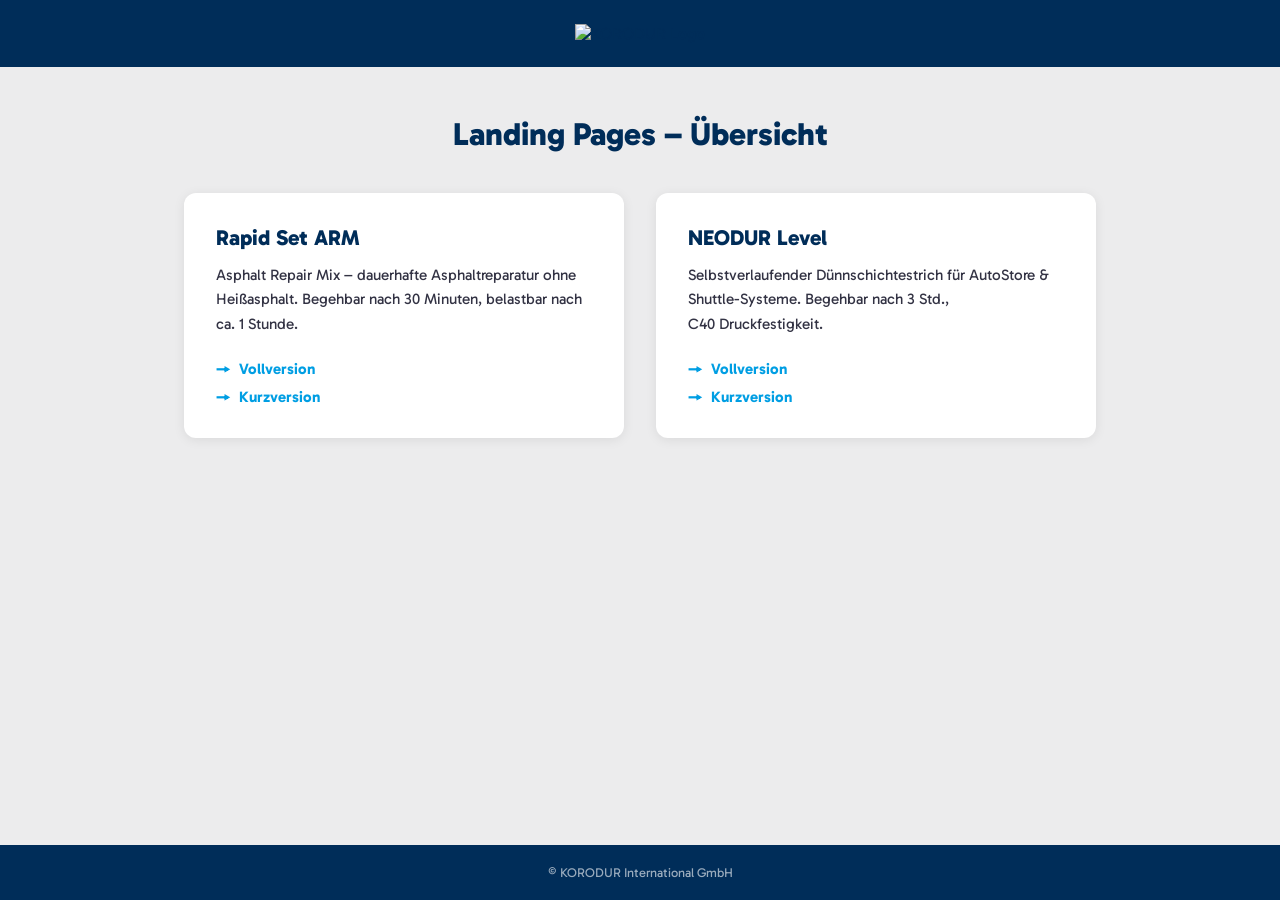
==== index.html @ e1392a4e "Add landing page overview as GitHub Pages root index Neue index.html im Root mit KORODUR-Branding, d" ====
<!DOCTYPE html>
<html lang="de">
<head>
<meta charset="UTF-8">
<meta name="viewport" content="width=device-width, initial-scale=1.0">
<title>Landing Pages – Übersicht | KORODUR</title>
<link rel="preconnect" href="https://fonts.googleapis.com">
<link rel="preconnect" href="https://fonts.gstatic.com" crossorigin>
<link href="https://fonts.googleapis.com/css2?family=Gabarito:wght@400;700;800;900&display=swap" rel="stylesheet">
<style>
:root {
  --primary: #002d59;
  --secondary: #009ee3;
  --light-gray: #ececed;
  --white: #ffffff;
  --font: "Gabarito", Arial, sans-serif;
}

*, *::before, *::after { box-sizing: border-box; margin: 0; padding: 0; }

body {
  font-family: var(--font);
  color: var(--primary);
  background: var(--light-gray);
  min-height: 100vh;
  display: flex;
  flex-direction: column;
}

header {
  background: var(--primary);
  padding: 1.5rem 2rem;
  text-align: center;
}

header img {
  height: 40px;
  width: auto;
}

main {
  flex: 1;
  max-width: 960px;
  width: 100%;
  margin: 0 auto;
  padding: 3rem 1.5rem;
}

h1 {
  text-align: center;
  font-size: 2rem;
  font-weight: 800;
  margin-bottom: 2.5rem;
  color: var(--primary);
}

.cards {
  display: grid;
  grid-template-columns: 1fr 1fr;
  gap: 2rem;
}

.card {
  background: var(--white);
  border-radius: 12px;
  padding: 2rem;
  box-shadow: 0 2px 12px rgba(0, 0, 0, 0.08);
  display: flex;
  flex-direction: column;
}

.card h2 {
  font-size: 1.35rem;
  font-weight: 800;
  margin-bottom: 0.75rem;
  color: var(--primary);
}

.card p {
  font-size: 0.95rem;
  line-height: 1.6;
  color: #334;
  margin-bottom: 1.5rem;
  flex: 1;
}

.card-links {
  display: flex;
  flex-direction: column;
  gap: 0.6rem;
}

.card-links a {
  display: inline-flex;
  align-items: center;
  gap: 0.5rem;
  text-decoration: none;
  font-weight: 700;
  font-size: 0.95rem;
  color: var(--secondary);
  transition: color 0.2s;
}

.card-links a:hover {
  color: var(--primary);
}

.card-links a::before {
  content: "\2192";
}

footer {
  background: var(--primary);
  color: rgba(255, 255, 255, 0.6);
  text-align: center;
  padding: 1.25rem 1rem;
  font-size: 0.8rem;
}

@media (max-width: 640px) {
  .cards {
    grid-template-columns: 1fr;
  }

  h1 {
    font-size: 1.5rem;
  }
}
</style>
</head>
<body>

<header>
  <img src="assets/korodur-logo.png" alt="KORODUR Logo">
</header>

<main>
  <h1>Landing Pages &ndash; &Uuml;bersicht</h1>

  <div class="cards">
    <div class="card">
      <h2>Rapid Set ARM</h2>
      <p>Asphalt Repair Mix &ndash; dauerhafte Asphaltreparatur ohne Hei&szlig;asphalt. Begehbar nach 30&nbsp;Minuten, belastbar nach ca.&nbsp;1&nbsp;Stunde.</p>
      <div class="card-links">
        <a href="projekte/korodur-asphalt-repair-mix/landing-page/index.html">Vollversion</a>
        <a href="projekte/korodur-asphalt-repair-mix/landing-page/index-short.html">Kurzversion</a>
      </div>
    </div>

    <div class="card">
      <h2>NEODUR Level</h2>
      <p>Selbstverlaufender D&uuml;nnschichtestrich f&uuml;r AutoStore &amp; Shuttle-Systeme. Begehbar nach 3&nbsp;Std., C40&nbsp;Druckfestigkeit.</p>
      <div class="card-links">
        <a href="projekte/korodur-neodur-autostore/landing-page/index.html">Vollversion</a>
        <a href="projekte/korodur-neodur-autostore/landing-page/index-short.html">Kurzversion</a>
      </div>
    </div>
  </div>
</main>

<footer>
  &copy; KORODUR International GmbH
</footer>

</body>
</html>
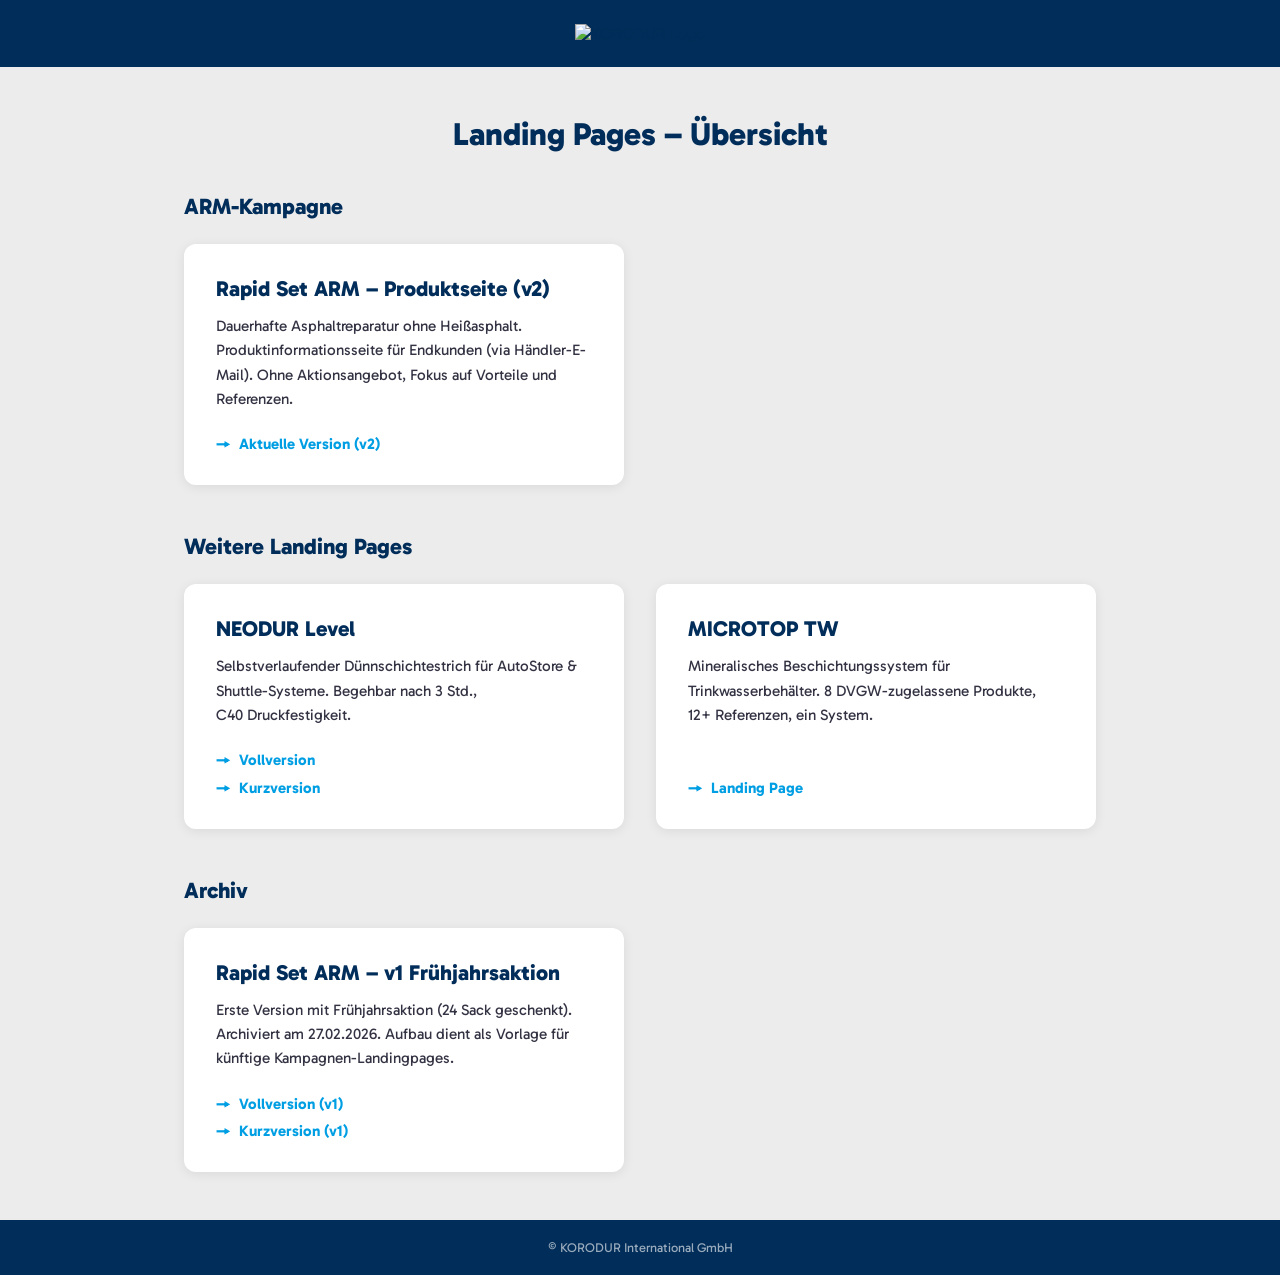
==== commit 35285442: "Add MICROTOP TW landing page to central repo Copy landing page + images from microtop repo into proj" ====
--- a/index.html
+++ b/index.html
@@ -137,22 +137,44 @@
 <main>
   <h1>Landing Pages &ndash; &Uuml;bersicht</h1>
 
+  <h1 style="font-size:1.4rem;text-align:left;margin-bottom:1.5rem;">ARM-Kampagne</h1>
   <div class="cards">
     <div class="card">
-      <h2>Rapid Set ARM</h2>
-      <p>Asphalt Repair Mix &ndash; dauerhafte Asphaltreparatur ohne Hei&szlig;asphalt. Begehbar nach 30&nbsp;Minuten, belastbar nach ca.&nbsp;1&nbsp;Stunde.</p>
+      <h2>Rapid Set ARM &ndash; Produktseite (v2)</h2>
+      <p>Dauerhafte Asphaltreparatur ohne Hei&szlig;asphalt. Produktinformationsseite f&uuml;r Endkunden (via H&auml;ndler-E-Mail). Ohne Aktionsangebot, Fokus auf Vorteile und Referenzen.</p>
       <div class="card-links">
-        <a href="projekte/korodur-asphalt-repair-mix/landing-page/index.html">Vollversion</a>
-        <a href="projekte/korodur-asphalt-repair-mix/landing-page/index-short.html">Kurzversion</a>
+        <a href="projekte/korodur-asphalt-repair-mix/landing-page/index.html">Aktuelle Version (v2)</a>
       </div>
     </div>
+  </div>
 
+  <h1 style="font-size:1.4rem;text-align:left;margin-top:3rem;margin-bottom:1.5rem;">Weitere Landing Pages</h1>
+  <div class="cards">
     <div class="card">
       <h2>NEODUR Level</h2>
       <p>Selbstverlaufender D&uuml;nnschichtestrich f&uuml;r AutoStore &amp; Shuttle-Systeme. Begehbar nach 3&nbsp;Std., C40&nbsp;Druckfestigkeit.</p>
       <div class="card-links">
         <a href="projekte/korodur-neodur-autostore/landing-page/index.html">Vollversion</a>
         <a href="projekte/korodur-neodur-autostore/landing-page/index-short.html">Kurzversion</a>
+      </div>
+    </div>
+    <div class="card">
+      <h2>MICROTOP TW</h2>
+      <p>Mineralisches Beschichtungssystem f&uuml;r Trinkwasserbeh&auml;lter. 8&nbsp;DVGW-zugelassene Produkte, 12+&nbsp;Referenzen, ein System.</p>
+      <div class="card-links">
+        <a href="projekte/korodur-microtop-tw/landing-page/index.html">Landing Page</a>
+      </div>
+    </div>
+  </div>
+
+  <h1 style="font-size:1.4rem;text-align:left;margin-top:3rem;margin-bottom:1.5rem;">Archiv</h1>
+  <div class="cards">
+    <div class="card">
+      <h2>Rapid Set ARM &ndash; v1 Fr&uuml;hjahrsaktion</h2>
+      <p>Erste Version mit Fr&uuml;hjahrsaktion (24 Sack geschenkt). Archiviert am 27.02.2026. Aufbau dient als Vorlage f&uuml;r k&uuml;nftige Kampagnen-Landingpages.</p>
+      <div class="card-links">
+        <a href="projekte/korodur-asphalt-repair-mix/landing-page/archiv/index-v1-fruehjahrsaktion.html">Vollversion (v1)</a>
+        <a href="projekte/korodur-asphalt-repair-mix/landing-page/archiv/index-short-v1-fruehjahrsaktion.html">Kurzversion (v1)</a>
       </div>
     </div>
   </div>
